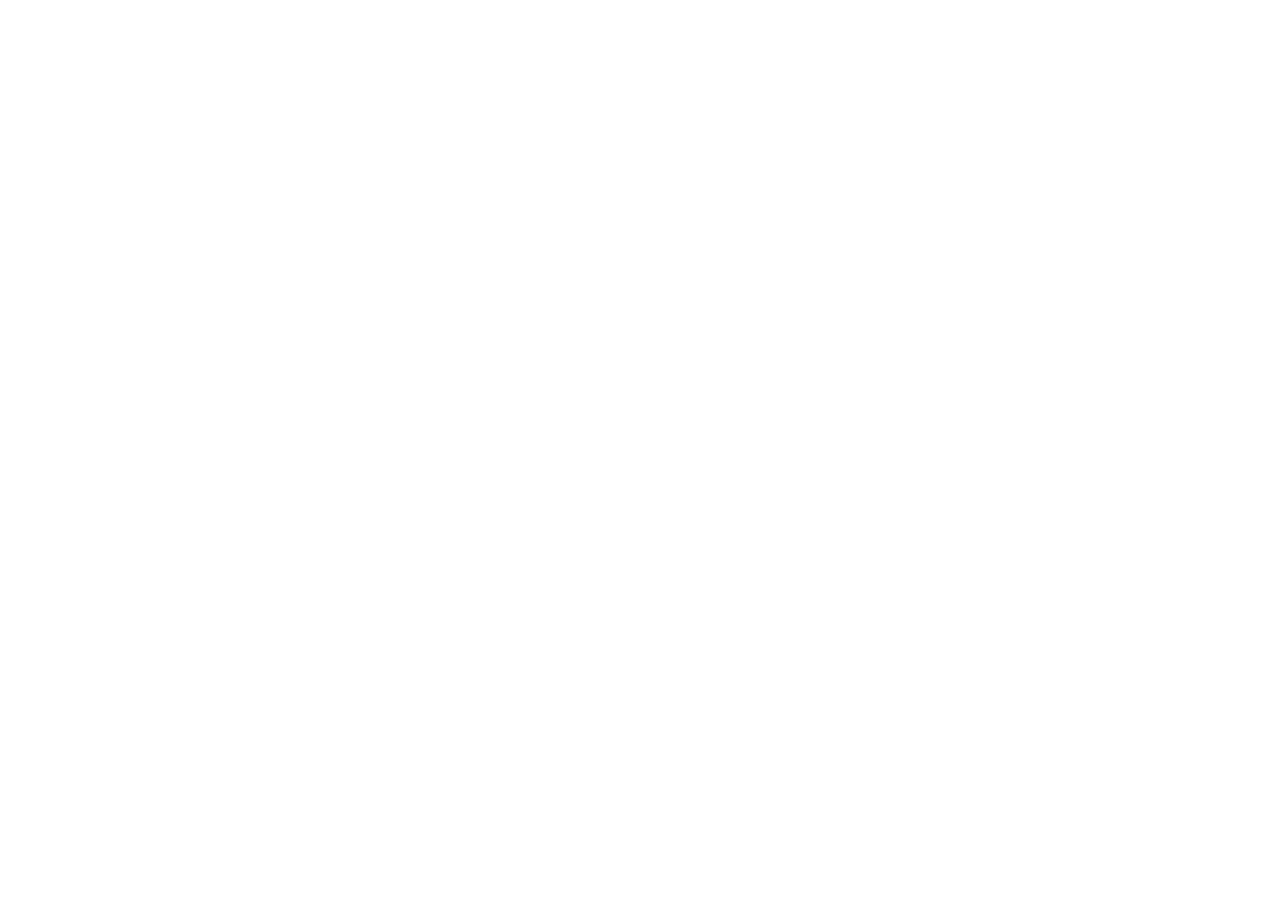
==== index.html @ bd4e2647 "update" ====
<!DOCTYPE html>
<html>
<head>
  <!--
    If you are serving your web app in a path other than the root, change the
    href value below to reflect the base path you are serving from.

    The path provided below has to start and end with a slash "/" in order for
    it to work correctly.

    For more details:
    * https://developer.mozilla.org/en-US/docs/Web/HTML/Element/base

    This is a placeholder for base href that will be replaced by the value of
    the `--base-href` argument provided to `flutter build`.
  -->
  <base href="/">

  <meta charset="UTF-8">
  <meta content="IE=Edge" http-equiv="X-UA-Compatible">
  <meta name="description" content="A new Flutter project.">

  <!-- iOS meta tags & icons -->
  <meta name="apple-mobile-web-app-capable" content="yes">
  <meta name="apple-mobile-web-app-status-bar-style" content="black">
  <meta name="apple-mobile-web-app-title" content="portfolio">
  <link rel="apple-touch-icon" href="icons/Icon-192.png">

  <!-- Favicon -->
  <link rel="icon" type="image/png" href="favicon.png"/>

  <title>portfolio</title>
  <link rel="manifest" href="manifest.json">
</head>
<body>
  <!-- This script installs service_worker.js to provide PWA functionality to
       application. For more information, see:
       https://developers.google.com/web/fundamentals/primers/service-workers -->
  <script>
    var serviceWorkerVersion = '1079365031';
    var scriptLoaded = false;
    function loadMainDartJs() {
      if (scriptLoaded) {
        return;
      }
      scriptLoaded = true;
      var scriptTag = document.createElement('script');
      scriptTag.src = 'main.dart.js';
      scriptTag.type = 'application/javascript';
      document.body.append(scriptTag);
    }

    if ('serviceWorker' in navigator) {
      // Service workers are supported. Use them.
      window.addEventListener('load', function () {
        // Wait for registration to finish before dropping the <script> tag.
        // Otherwise, the browser will load the script multiple times,
        // potentially different versions.
        var serviceWorkerUrl = 'flutter_service_worker.js?v=' + serviceWorkerVersion;
        navigator.serviceWorker.register(serviceWorkerUrl)
          .then((reg) => {
            function waitForActivation(serviceWorker) {
              serviceWorker.addEventListener('statechange', () => {
                if (serviceWorker.state == 'activated') {
                  console.log('Installed new service worker.');
                  loadMainDartJs();
                }
              });
            }
            if (!reg.active && (reg.installing || reg.waiting)) {
              // No active web worker and we have installed or are installing
              // one for the first time. Simply wait for it to activate.
              waitForActivation(reg.installing || reg.waiting);
            } else if (!reg.active.scriptURL.endsWith(serviceWorkerVersion)) {
              // When the app updates the serviceWorkerVersion changes, so we
              // need to ask the service worker to update.
              console.log('New service worker available.');
              reg.update();
              waitForActivation(reg.installing);
            } else {
              // Existing service worker is still good.
              console.log('Loading app from service worker.');
              loadMainDartJs();
            }
          });

        // If service worker doesn't succeed in a reasonable amount of time,
        // fallback to plaint <script> tag.
        setTimeout(() => {
          if (!scriptLoaded) {
            console.warn(
              'Failed to load app from service worker. Falling back to plain <script> tag.',
            );
            loadMainDartJs();
          }
        }, 4000);
      });
    } else {
      // Service workers not supported. Just drop the <script> tag.
      loadMainDartJs();
    }
  </script>
</body>
</html>
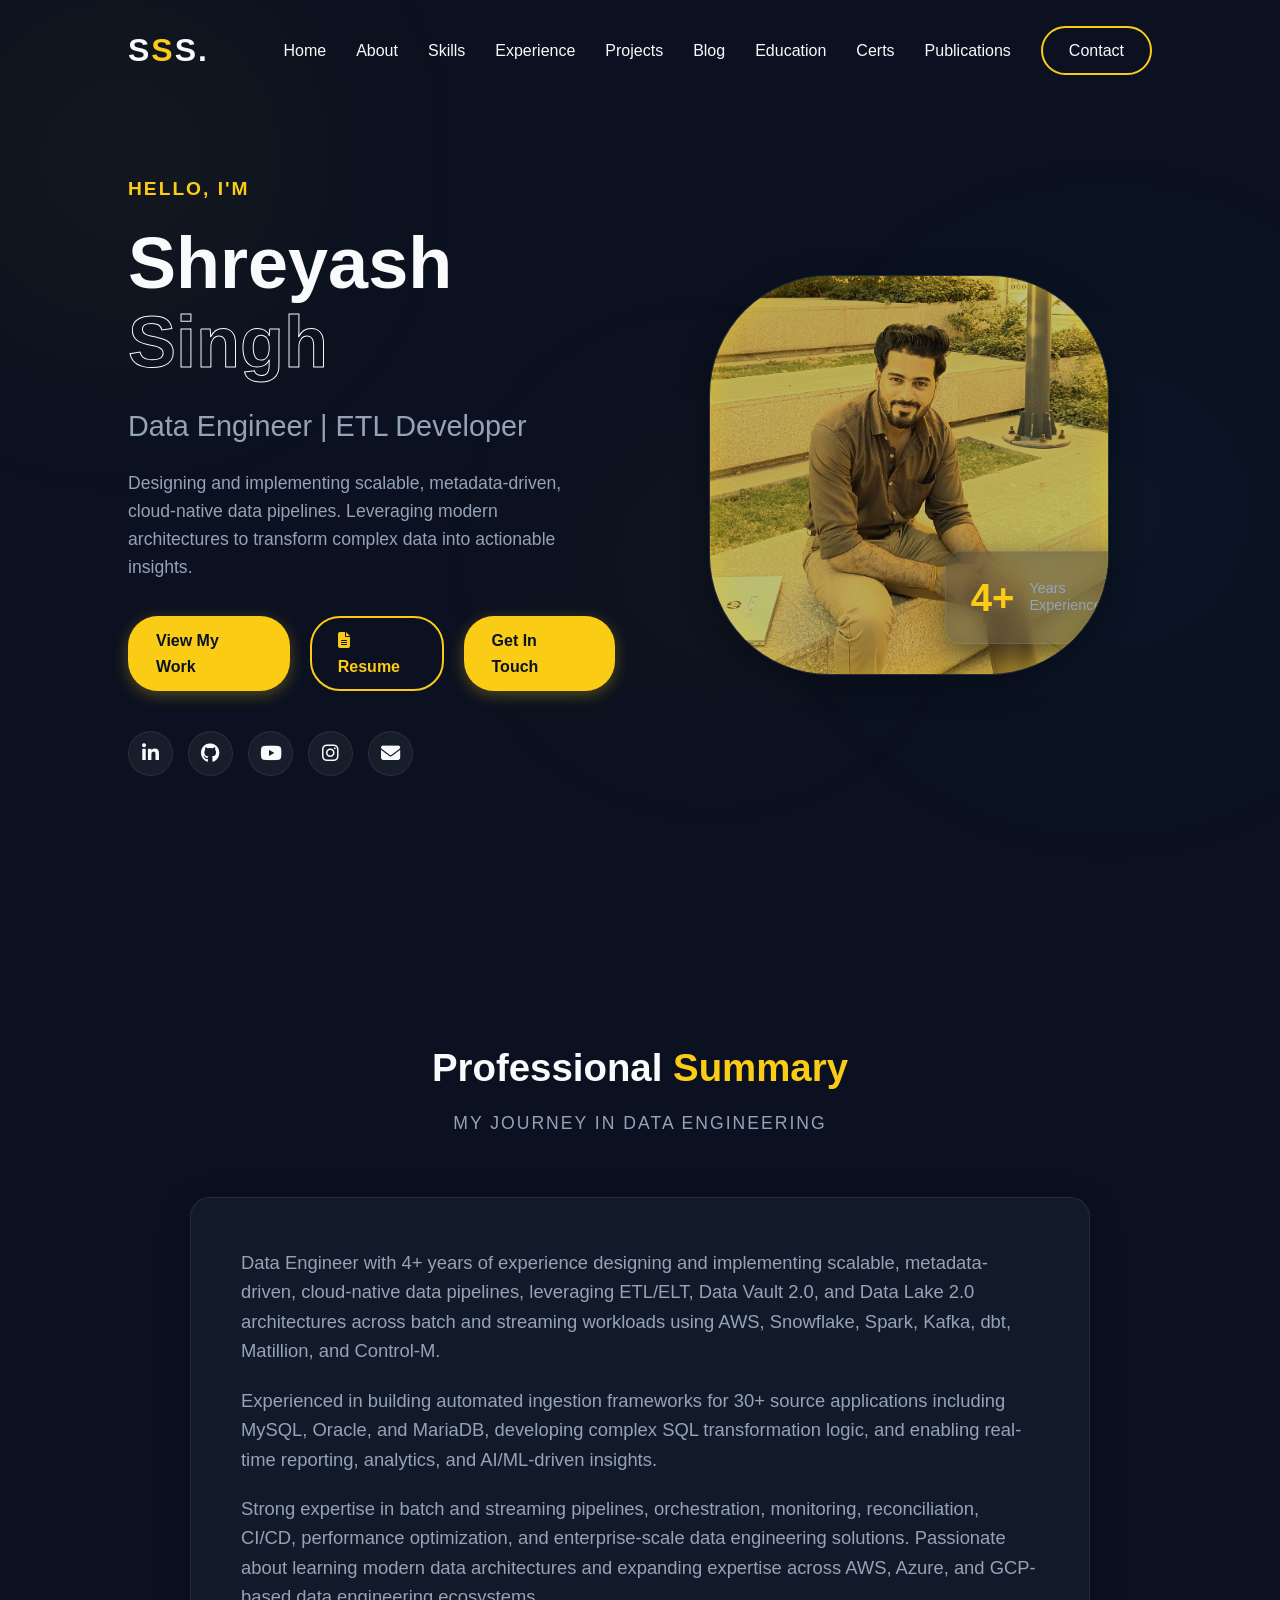
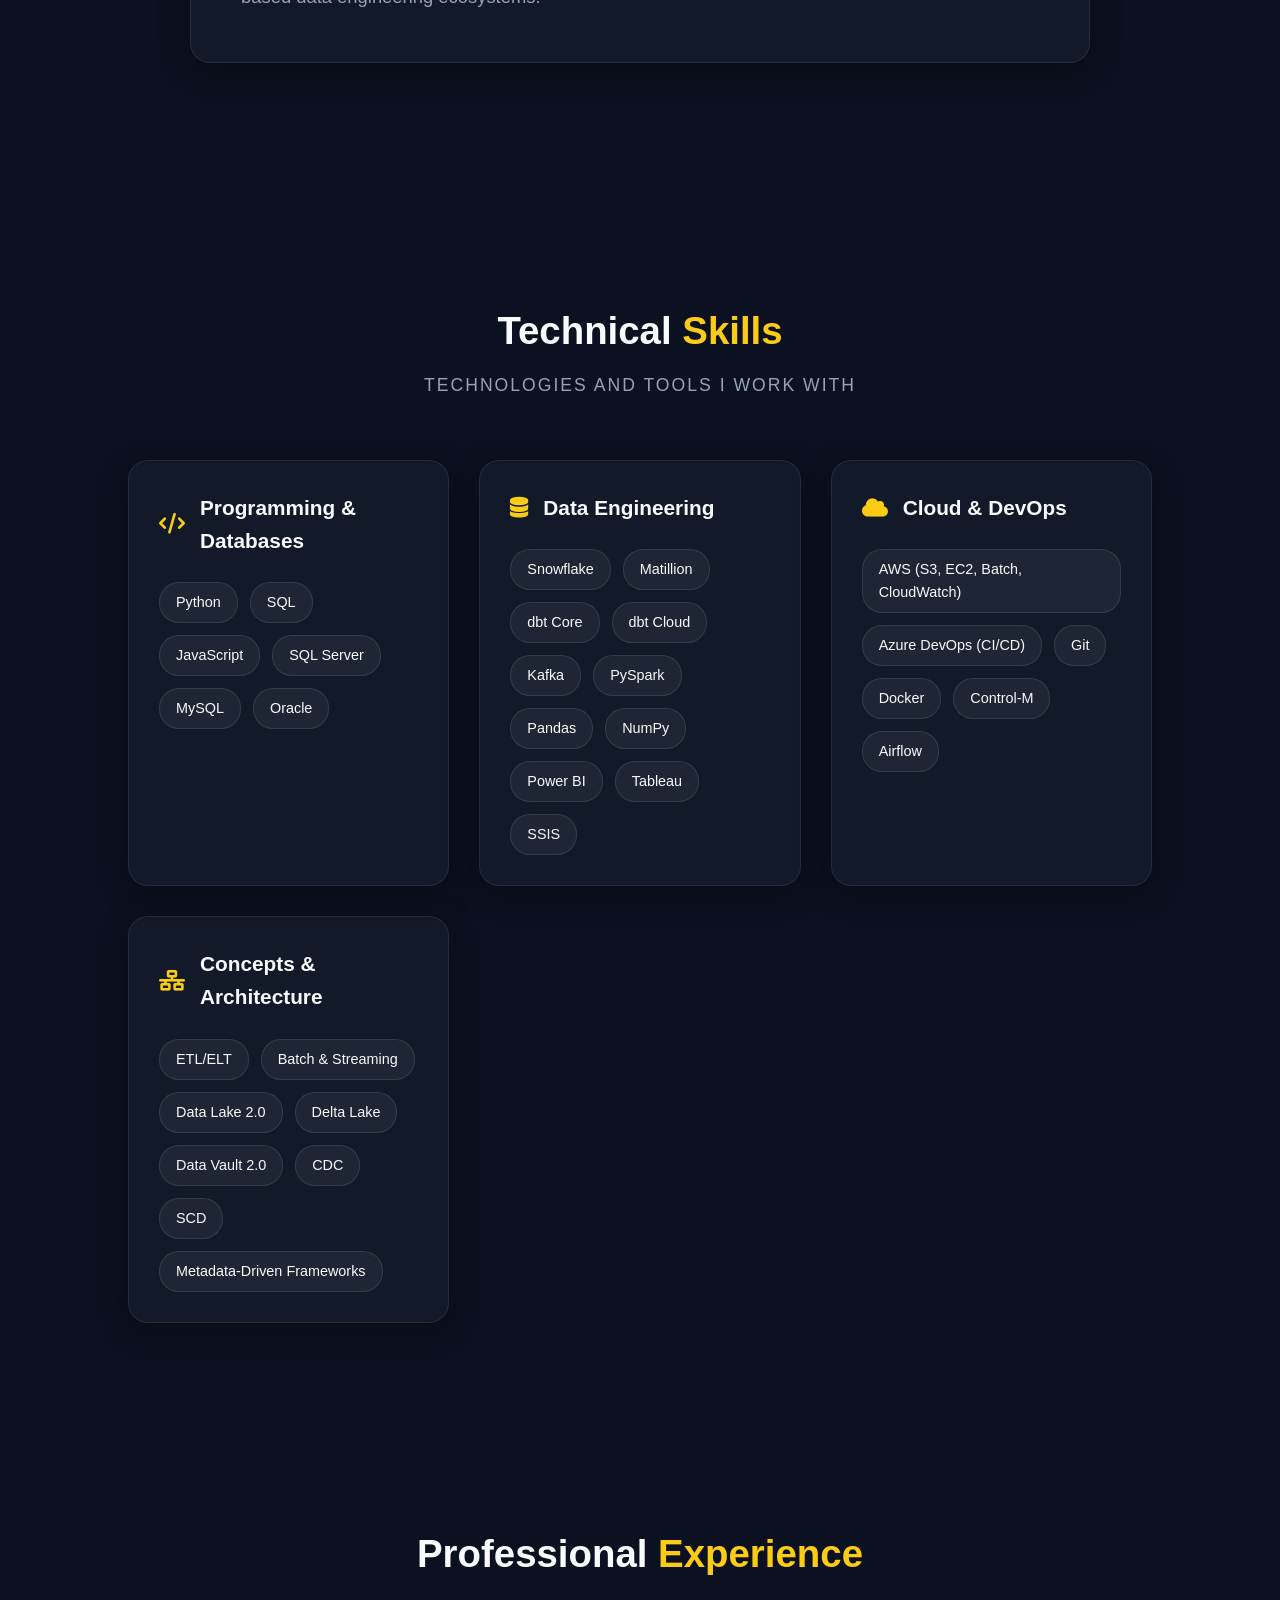
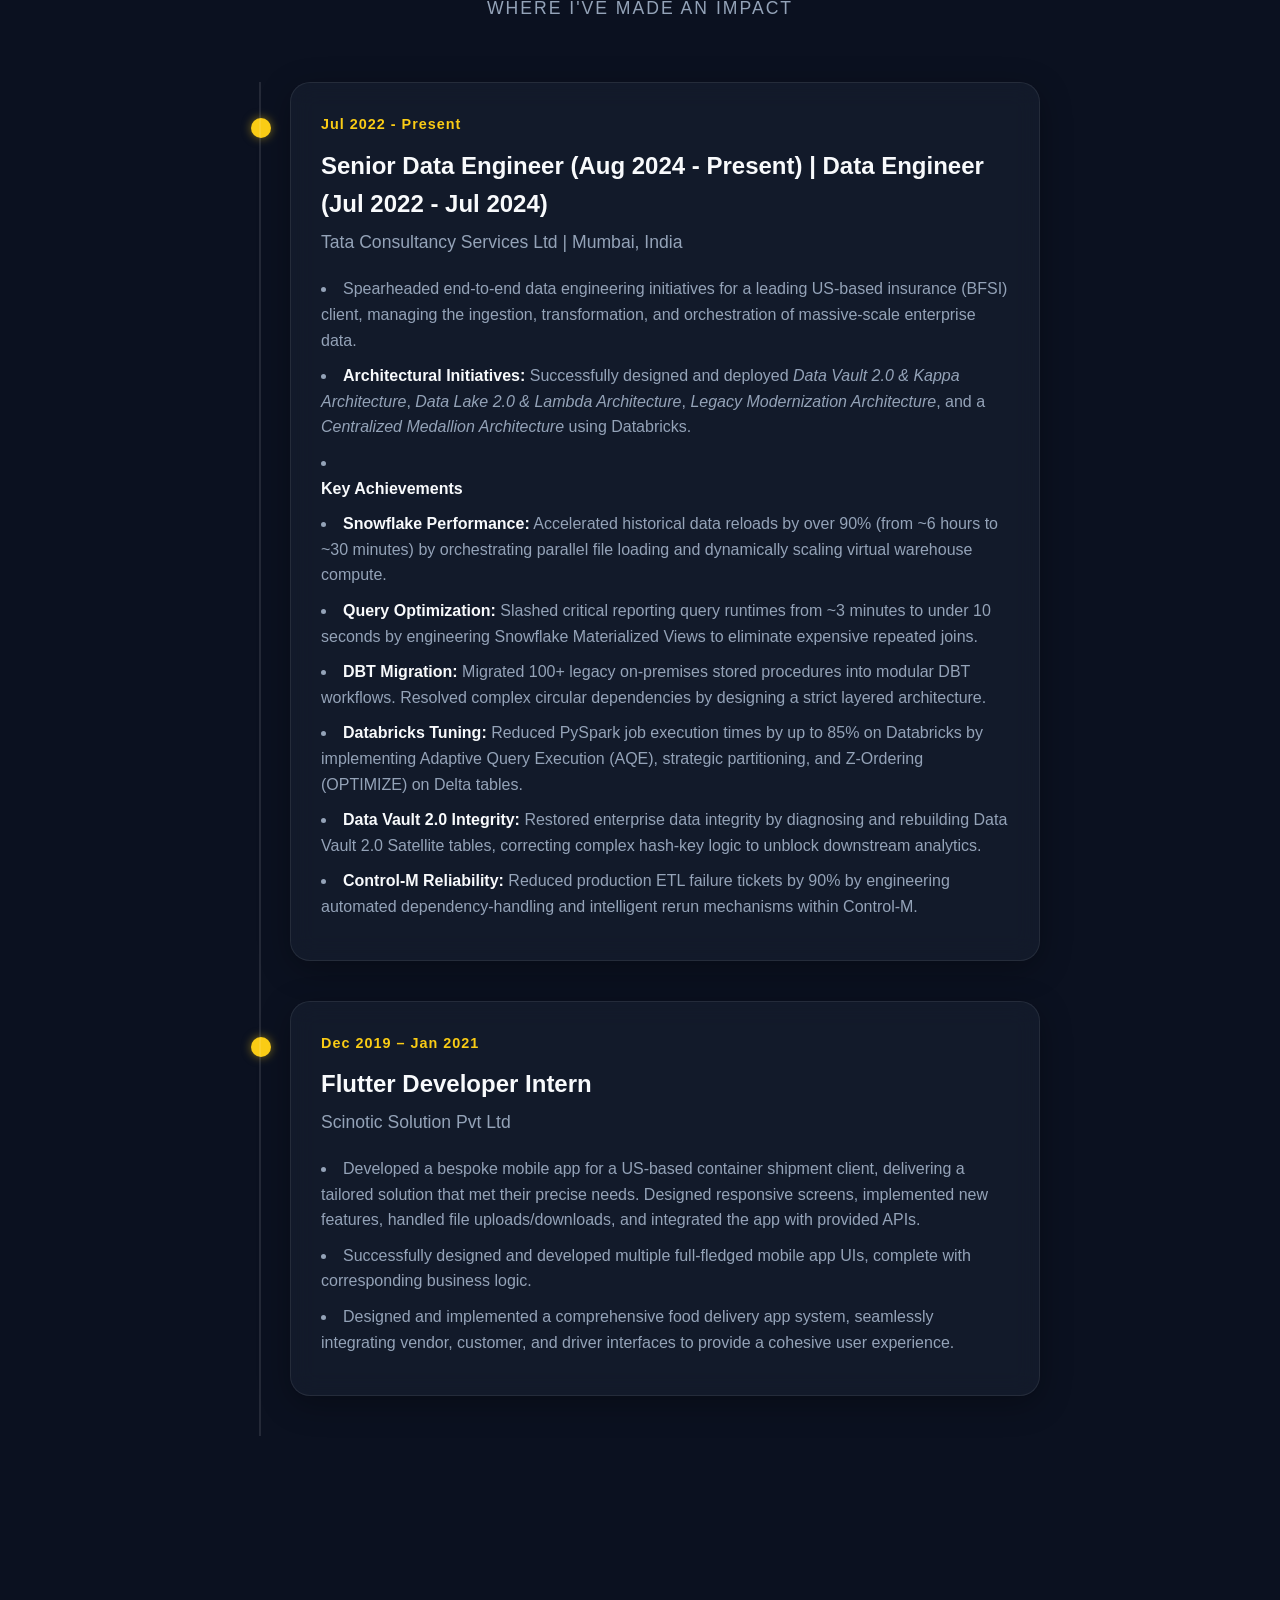
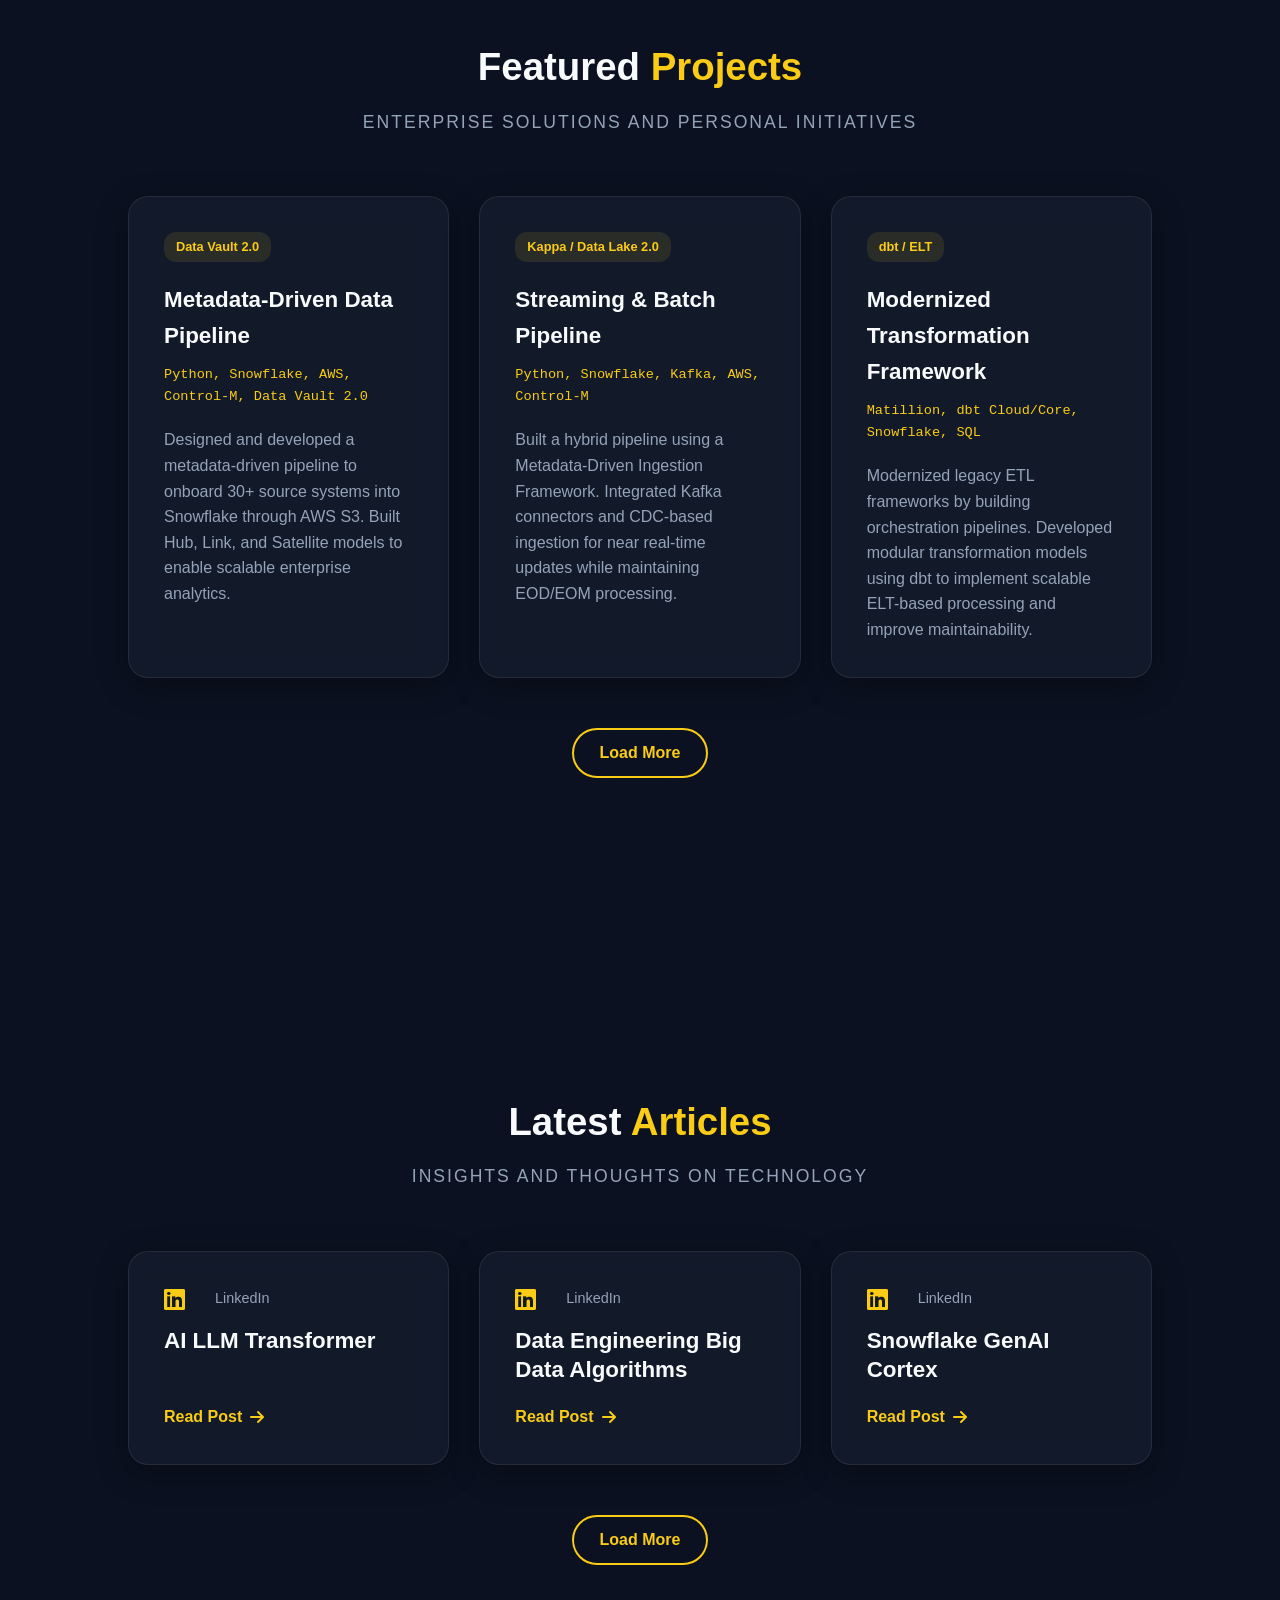
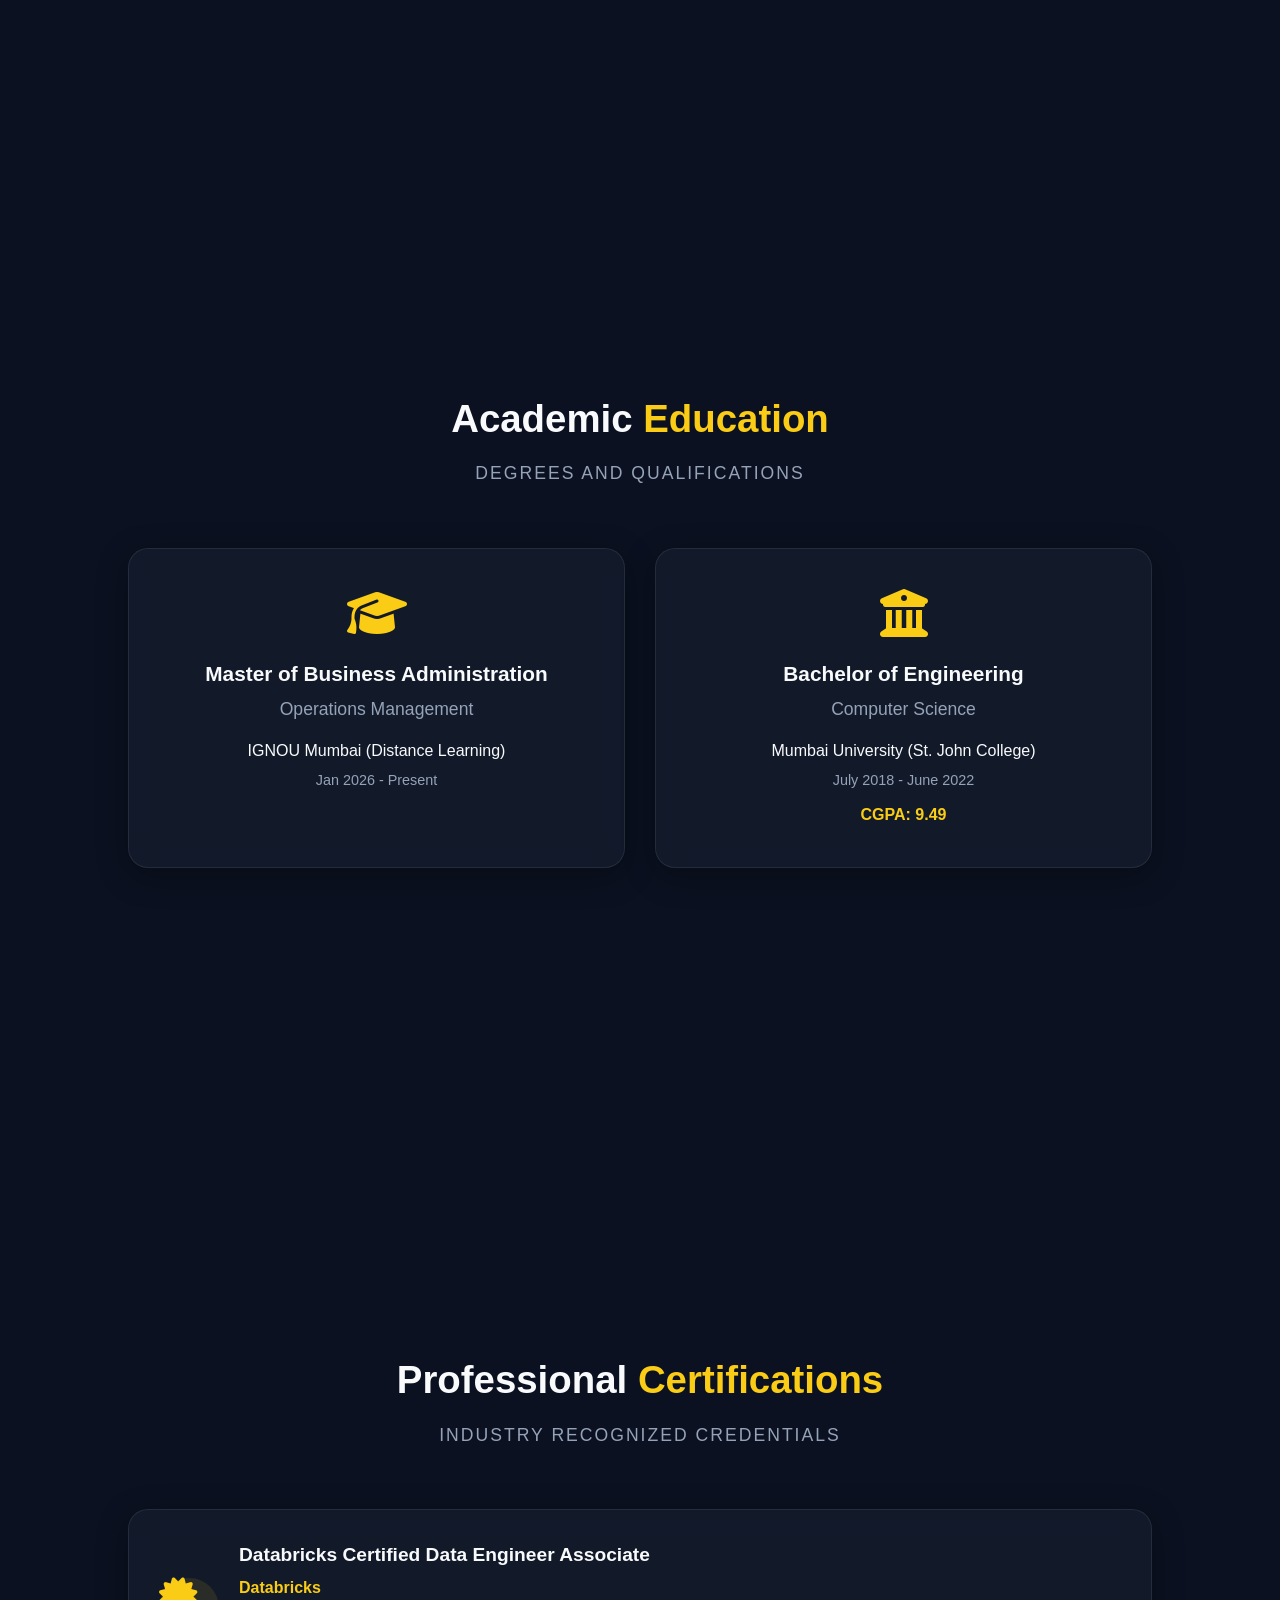
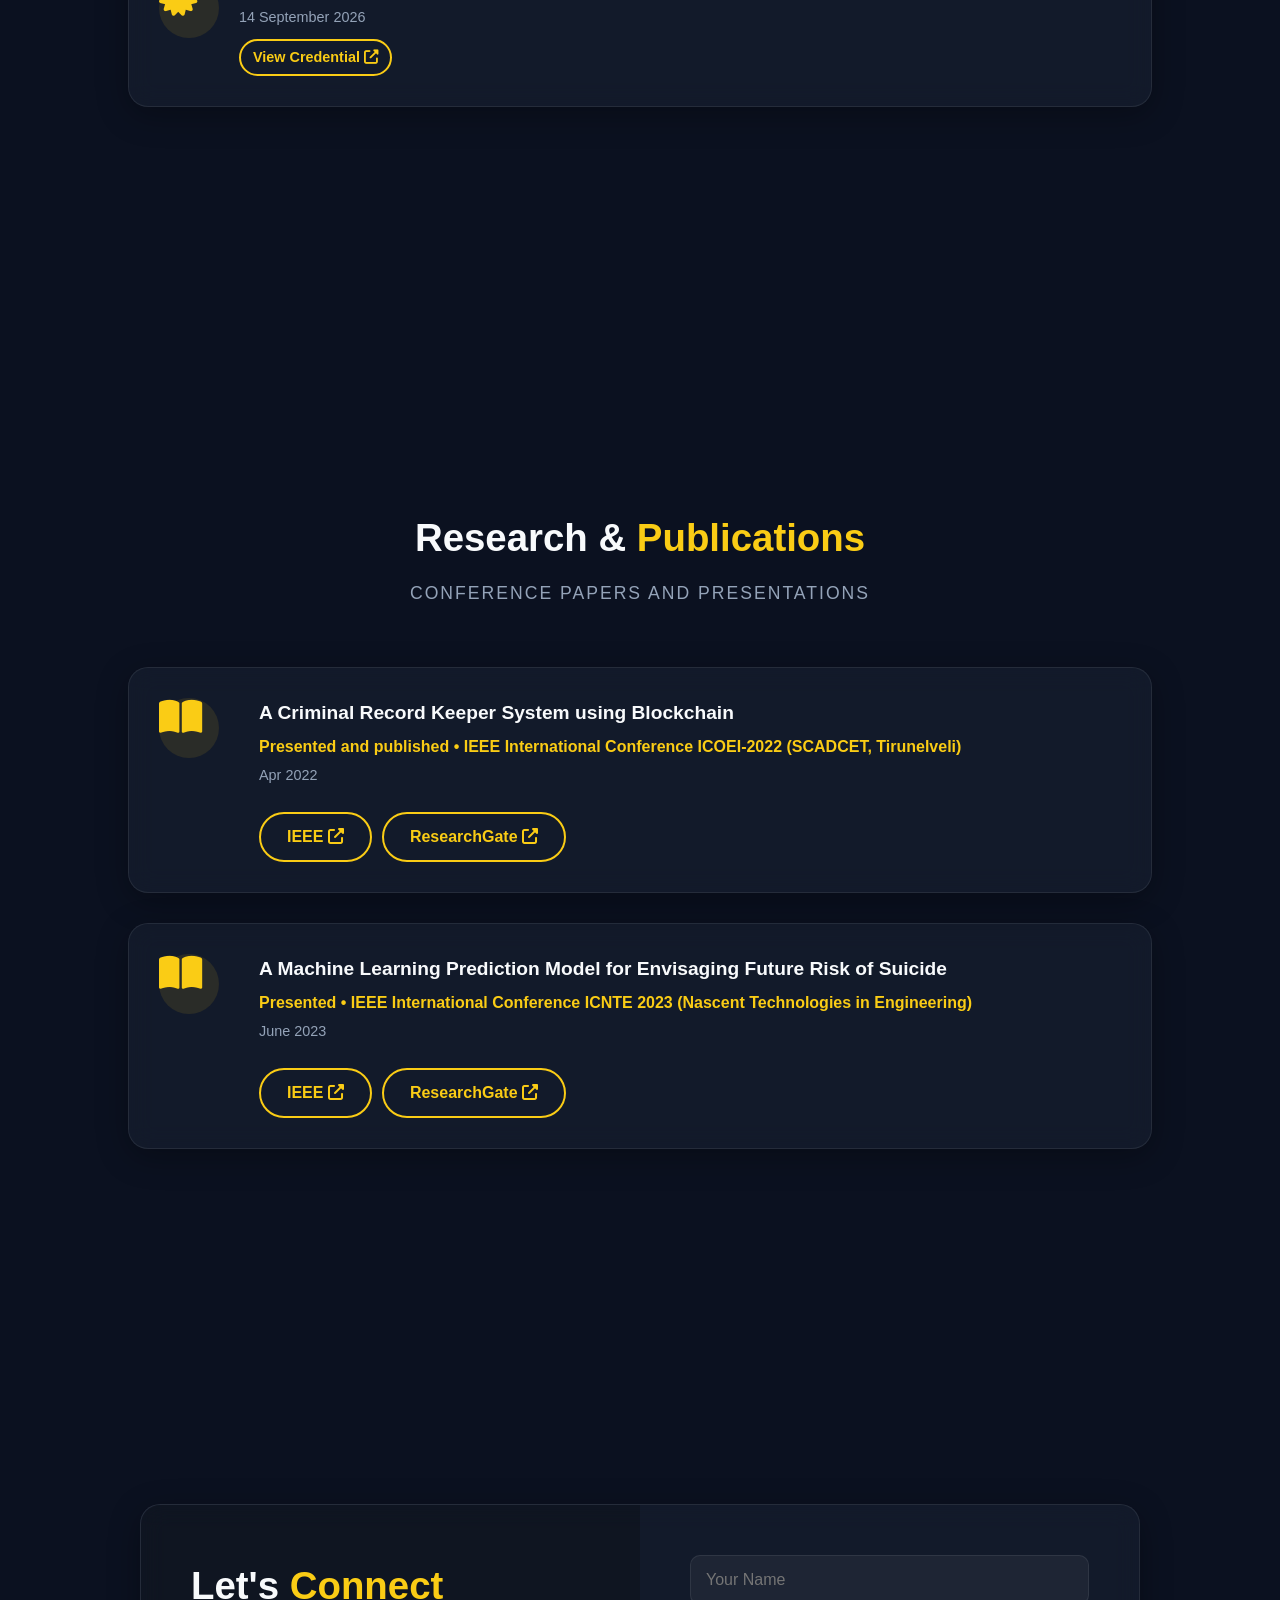
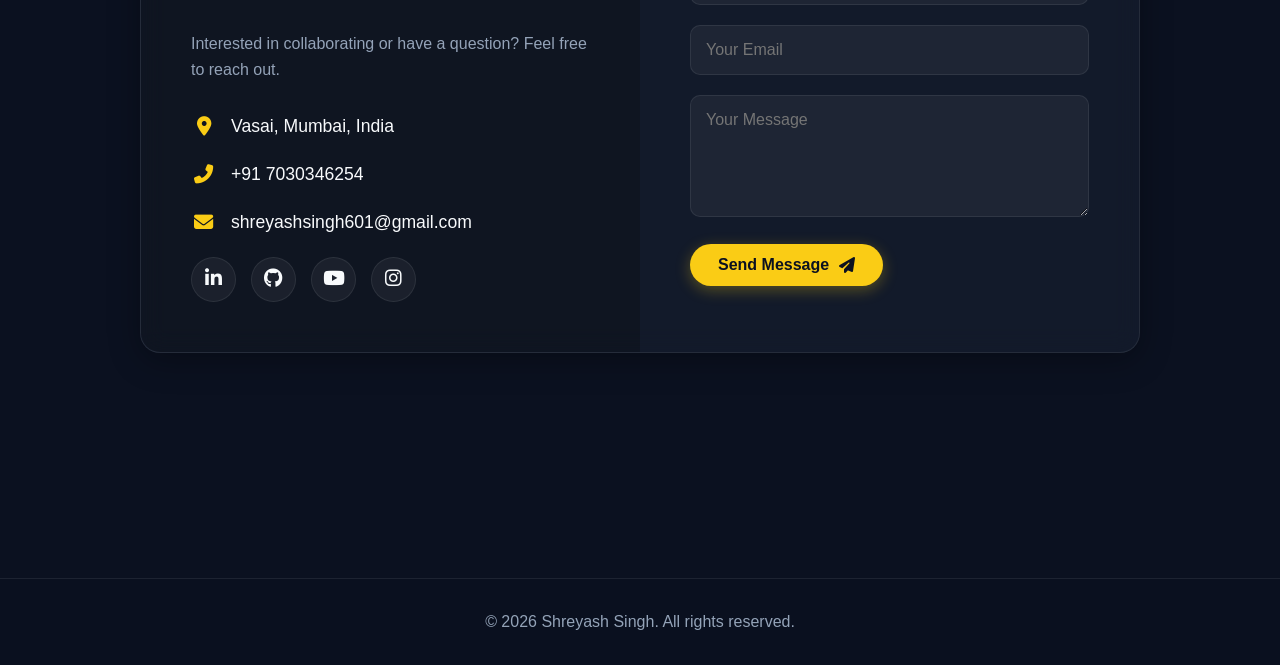
==== commit 3b35d1ca: "adding pages to parent" ====
--- a/index.html
+++ b/index.html
@@ -1,104 +1,196 @@
 <!DOCTYPE html>
-<html>
+<html lang="en">
 <head>
-  <!--
-    If you are serving your web app in a path other than the root, change the
-    href value below to reflect the base path you are serving from.
-
-    The path provided below has to start and end with a slash "/" in order for
-    it to work correctly.
-
-    For more details:
-    * https://developer.mozilla.org/en-US/docs/Web/HTML/Element/base
-
-    This is a placeholder for base href that will be replaced by the value of
-    the `--base-href` argument provided to `flutter build`.
-  -->
-  <base href="/">
-
-  <meta charset="UTF-8">
-  <meta content="IE=Edge" http-equiv="X-UA-Compatible">
-  <meta name="description" content="A new Flutter project.">
-
-  <!-- iOS meta tags & icons -->
-  <meta name="apple-mobile-web-app-capable" content="yes">
-  <meta name="apple-mobile-web-app-status-bar-style" content="black">
-  <meta name="apple-mobile-web-app-title" content="portfolio">
-  <link rel="apple-touch-icon" href="icons/Icon-192.png">
-
-  <!-- Favicon -->
-  <link rel="icon" type="image/png" href="favicon.png"/>
-
-  <title>portfolio</title>
-  <link rel="manifest" href="manifest.json">
+    <meta charset="UTF-8">
+    <meta http-equiv="Content-Security-Policy" content="default-src 'self'; script-src 'self' 'unsafe-inline'; style-src 'self' 'unsafe-inline' https://fonts.googleapis.com https://cdnjs.cloudflare.com; font-src 'self' https://fonts.gstatic.com https://cdnjs.cloudflare.com; img-src 'self' data:; connect-src 'self';">
+    <meta name="viewport" content="width=device-width, initial-scale=1.0">
+    <title id="page-title">Portfolio</title>
+    <meta name="description" id="meta-desc" content="Portfolio">
+    <link rel="stylesheet" href="style.css">
+    <link rel="preconnect" href="https://fonts.googleapis.com">
+    <link rel="preconnect" href="https://fonts.gstatic.com" crossorigin>
+    <link href="https://fonts.googleapis.com/css2?family=Outfit:wght@300;400;500;600;700;900&display=swap" rel="stylesheet">
+    <link rel="stylesheet" href="https://cdnjs.cloudflare.com/ajax/libs/font-awesome/6.4.0/css/all.min.css">
 </head>
 <body>
-  <!-- This script installs service_worker.js to provide PWA functionality to
-       application. For more information, see:
-       https://developers.google.com/web/fundamentals/primers/service-workers -->
-  <script>
-    var serviceWorkerVersion = '1079365031';
-    var scriptLoaded = false;
-    function loadMainDartJs() {
-      if (scriptLoaded) {
-        return;
-      }
-      scriptLoaded = true;
-      var scriptTag = document.createElement('script');
-      scriptTag.src = 'main.dart.js';
-      scriptTag.type = 'application/javascript';
-      document.body.append(scriptTag);
-    }
+    <!-- Background Elements for Glassmorphism -->
+    <div class="bg-shape shape-1"></div>
+    <div class="bg-shape shape-2"></div>
+    <div class="bg-shape shape-3"></div>
 
-    if ('serviceWorker' in navigator) {
-      // Service workers are supported. Use them.
-      window.addEventListener('load', function () {
-        // Wait for registration to finish before dropping the <script> tag.
-        // Otherwise, the browser will load the script multiple times,
-        // potentially different versions.
-        var serviceWorkerUrl = 'flutter_service_worker.js?v=' + serviceWorkerVersion;
-        navigator.serviceWorker.register(serviceWorkerUrl)
-          .then((reg) => {
-            function waitForActivation(serviceWorker) {
-              serviceWorker.addEventListener('statechange', () => {
-                if (serviceWorker.state == 'activated') {
-                  console.log('Installed new service worker.');
-                  loadMainDartJs();
-                }
-              });
-            }
-            if (!reg.active && (reg.installing || reg.waiting)) {
-              // No active web worker and we have installed or are installing
-              // one for the first time. Simply wait for it to activate.
-              waitForActivation(reg.installing || reg.waiting);
-            } else if (!reg.active.scriptURL.endsWith(serviceWorkerVersion)) {
-              // When the app updates the serviceWorkerVersion changes, so we
-              // need to ask the service worker to update.
-              console.log('New service worker available.');
-              reg.update();
-              waitForActivation(reg.installing);
-            } else {
-              // Existing service worker is still good.
-              console.log('Loading app from service worker.');
-              loadMainDartJs();
-            }
-          });
+    <header>
+        <nav class="navbar">
+            <div class="logo">S<span>S</span>S.</div>
+            <ul class="nav-links">
+                <li><a href="#home">Home</a></li>
+                <li><a href="#about">About</a></li>
+                <li><a href="#skills">Skills</a></li>
+                <li><a href="#experience">Experience</a></li>
+                <li><a href="#projects">Projects</a></li>
+                <li><a href="#blog">Blog</a></li>
+                <li><a href="#education">Education</a></li>
+                <li><a href="#certifications">Certs</a></li>
+                <li><a href="#publications">Publications</a></li>
+                <li><a href="#contact" class="btn-outline">Contact</a></li>
+            </ul>
+            <div class="hamburger">
+                <i class="fas fa-bars"></i>
+            </div>
+        </nav>
+    </header>
 
-        // If service worker doesn't succeed in a reasonable amount of time,
-        // fallback to plaint <script> tag.
-        setTimeout(() => {
-          if (!scriptLoaded) {
-            console.warn(
-              'Failed to load app from service worker. Falling back to plain <script> tag.',
-            );
-            loadMainDartJs();
-          }
-        }, 4000);
-      });
-    } else {
-      // Service workers not supported. Just drop the <script> tag.
-      loadMainDartJs();
-    }
-  </script>
+    <main>
+        <!-- Hero Section -->
+        <section id="home" class="hero">
+            <div class="hero-content">
+                <h3 class="subtitle">Hello, I'm</h3>
+                <h1 class="title" id="hero-name">Loading...</h1>
+                <h2 class="role" id="hero-role">Loading...</h2>
+                <p class="summary" id="hero-summary">
+                    Loading data...
+                </p>
+                <div class="hero-btns">
+                    <a href="#projects" class="btn-primary">View My Work</a>
+                    <a href="Shreyash_Singh_Resume.html" target="_blank" rel="noopener noreferrer" class="btn-outline"><i class="fas fa-file-alt"></i> Resume</a>
+                    <a href="#contact" class="btn-primary">Get In Touch</a>
+                </div>
+                <div class="social-links" id="hero-social">
+                    <!-- Populated by JS -->
+                </div>
+            </div>
+            <div class="hero-image">
+                <div class="image-wrapper glass-panel">
+                    <div class="stats-badge">
+                        <span class="stat-number" id="hero-exp-years">0+</span>
+                        <span class="stat-text">Years<br>Experience</span>
+                    </div>
+                    <img src="shreyash_photo.jpeg" class="profile-photo" alt="Shreyash Singh">
+                </div>
+            </div>
+        </section>
+
+        <!-- About Section -->
+        <section id="about" class="about section">
+            <div class="section-header">
+                <h2>Professional <span>Summary</span></h2>
+                <p>My journey in data engineering</p>
+            </div>
+            <div class="about-content glass-panel" id="about-container">
+                <!-- Populated by JS -->
+                <p style="text-align: center;">Loading data...</p>
+            </div>
+        </section>
+
+        <!-- Skills Section -->
+        <section id="skills" class="skills section">
+            <div class="section-header">
+                <h2>Technical <span>Skills</span></h2>
+                <p>Technologies and tools I work with</p>
+            </div>
+            <div class="skills-grid" id="skills-container">
+                <!-- Populated by JS -->
+            </div>
+        </section>
+
+        <!-- Experience Section -->
+        <section id="experience" class="experience section">
+            <div class="section-header">
+                <h2>Professional <span>Experience</span></h2>
+                <p>Where I've made an impact</p>
+            </div>
+            <div class="timeline" id="experience-container">
+                <!-- Populated by JS -->
+            </div>
+        </section>
+
+        <!-- Projects Section -->
+        <section id="projects" class="projects section">
+            <div class="section-header">
+                <h2>Featured <span>Projects</span></h2>
+                <p>Enterprise solutions and personal initiatives</p>
+            </div>
+            <div class="projects-grid" id="projects-container">
+                <!-- Populated by JS -->
+            </div>
+        </section>
+
+        <!-- Blog Section -->
+        <section id="blog" class="blog section">
+            <div class="section-header">
+                <h2>Latest <span>Articles</span></h2>
+                <p>Insights and thoughts on technology</p>
+            </div>
+            <div class="blog-grid" id="blog-container">
+                <!-- Populated by JS -->
+            </div>
+        </section>
+
+        <!-- Education Section -->
+        <section id="education" class="education section">
+            <div class="section-header">
+                <h2>Academic <span>Education</span></h2>
+                <p>Degrees and qualifications</p>
+            </div>
+            <div class="education-grid" id="education-container">
+                <!-- Populated by JS -->
+            </div>
+        </section>
+
+        <!-- Certifications Section -->
+        <section id="certifications" class="certifications section">
+            <div class="section-header">
+                <h2>Professional <span>Certifications</span></h2>
+                <p>Industry recognized credentials</p>
+            </div>
+            <div class="certifications-grid" id="certifications-container">
+                <!-- Populated by JS -->
+            </div>
+        </section>
+
+        <!-- Publications Section -->
+        <section id="publications" class="certifications section">
+            <div class="section-header">
+                <h2>Research & <span>Publications</span></h2>
+                <p>Conference papers and presentations</p>
+            </div>
+            <div class="certifications-grid" id="publications-container">
+                <!-- Populated by JS -->
+            </div>
+        </section>
+        <!-- Contact Section -->
+        <section id="contact" class="contact section">
+            <div class="contact-box glass-panel">
+                <div class="contact-info">
+                    <h2>Let's <span>Connect</span></h2>
+                    <p>Interested in collaborating or have a question? Feel free to reach out.</p>
+                    <ul id="contact-list">
+                        <!-- Populated by JS -->
+                    </ul>
+                    <div class="social-links mt-4" id="contact-social">
+                        <!-- Populated by JS -->
+                    </div>
+                </div>
+                <form class="contact-form" action="https://formspree.io/f/mbglrkjp" method="POST">
+                    <div class="form-group">
+                        <input type="text" name="name" placeholder="Your Name" required maxlength="100">
+                    </div>
+                    <div class="form-group">
+                        <input type="email" name="email" placeholder="Your Email" required maxlength="100">
+                    </div>
+                    <div class="form-group">
+                        <textarea name="message" rows="5" placeholder="Your Message" required maxlength="2000"></textarea>
+                    </div>
+                    <button type="submit" class="btn-primary">Send Message <i class="fas fa-paper-plane"></i></button>
+                </form>
+            </div>
+        </section>
+    </main>
+
+    <footer>
+        <p>&copy; <span id="year"></span> <span id="footer-name"></span>. All rights reserved.</p>
+    </footer>
+
+    <script src="data.js"></script>
+    <script src="script.js"></script>
 </body>
 </html>
--- a/style.css
+++ b/style.css
@@ -0,0 +1,1043 @@
+/* ===== CSS Variables for Theme ===== */
+:root {
+    /* Color Palette */
+    --bg-main: #0B1120;
+    --bg-secondary: #1E293B;
+    --accent-primary: #FACC15; /* Vibrant Yellow/Gold like in design examples */
+    --accent-secondary: #EAB308;
+    --text-primary: #F8FAFC;
+    --text-secondary: #94A3B8;
+    
+    /* Glassmorphism settings */
+    --glass-bg: rgba(30, 41, 59, 0.4);
+    --glass-border: rgba(255, 255, 255, 0.08);
+    --glass-shadow: 0 8px 32px 0 rgba(0, 0, 0, 0.3);
+    
+    /* Typography */
+    --font-main: 'Outfit', sans-serif;
+    
+    /* Transitions */
+    --transition-smooth: all 0.3s cubic-bezier(0.4, 0, 0.2, 1);
+}
+
+/* ===== Reset & Base Styles ===== */
+* {
+    margin: 0;
+    padding: 0;
+    box-sizing: border-box;
+}
+
+html {
+    scroll-behavior: smooth;
+    font-size: 16px;
+}
+
+body {
+    font-family: var(--font-main);
+    background-color: var(--bg-main);
+    color: var(--text-primary);
+    line-height: 1.6;
+    overflow-x: hidden;
+    position: relative;
+}
+
+/* Background Shapes for Glassmorphism Effect */
+.bg-shape {
+    position: fixed;
+    border-radius: 50%;
+    filter: blur(120px);
+    z-index: -1;
+    opacity: 0.5;
+    animation: float 20s infinite alternate;
+}
+
+.shape-1 {
+    width: 500px;
+    height: 500px;
+    background: radial-gradient(circle, rgba(250,204,21,0.15) 0%, rgba(11,17,32,0) 70%);
+    top: -10%;
+    left: -10%;
+}
+
+.shape-2 {
+    width: 600px;
+    height: 600px;
+    background: radial-gradient(circle, rgba(56,189,248,0.1) 0%, rgba(11,17,32,0) 70%);
+    bottom: 10%;
+    right: -10%;
+    animation-delay: -5s;
+}
+
+.shape-3 {
+    width: 400px;
+    height: 400px;
+    background: radial-gradient(circle, rgba(250,204,21,0.1) 0%, rgba(11,17,32,0) 70%);
+    top: 40%;
+    left: 40%;
+    animation-delay: -10s;
+}
+
+@keyframes float {
+    0% { transform: translate(0, 0); }
+    100% { transform: translate(50px, 50px); }
+}
+
+/* ===== Reusable Components ===== */
+.glass-panel {
+    background: var(--glass-bg);
+    backdrop-filter: blur(12px);
+    -webkit-backdrop-filter: blur(12px);
+    border: 1px solid var(--glass-border);
+    border-radius: 20px;
+    box-shadow: var(--glass-shadow);
+}
+
+.section {
+    padding: 100px 10%;
+    min-height: 100vh;
+    display: flex;
+    flex-direction: column;
+    justify-content: center;
+}
+
+.section-header {
+    margin-bottom: 60px;
+    text-align: center;
+}
+
+.section-header h2 {
+    font-size: clamp(1.8rem, 3vw, 2.5rem);
+    font-weight: 700;
+    margin-bottom: 10px;
+}
+
+.section-header h2 span {
+    color: var(--accent-primary);
+}
+
+.section-header p {
+    color: var(--text-secondary);
+    font-size: 1.1rem;
+    text-transform: uppercase;
+    letter-spacing: 2px;
+}
+
+/* Buttons */
+.btn-primary, .btn-secondary, .btn-outline {
+    display: inline-block;
+    padding: 12px 28px;
+    border-radius: 30px;
+    font-weight: 600;
+    text-decoration: none;
+    transition: var(--transition-smooth);
+    cursor: pointer;
+    border: none;
+    font-family: var(--font-main);
+    font-size: 1rem;
+}
+
+.btn-primary {
+    background: var(--accent-primary);
+    color: var(--bg-main);
+    box-shadow: 0 4px 15px rgba(250, 204, 21, 0.3);
+}
+
+.btn-primary:hover {
+    background: var(--accent-secondary);
+    transform: translateY(-3px);
+    box-shadow: 0 8px 25px rgba(250, 204, 21, 0.4);
+}
+
+.btn-secondary {
+    background: rgba(255, 255, 255, 0.1);
+    color: var(--text-primary);
+    backdrop-filter: blur(5px);
+}
+
+.btn-secondary:hover {
+    background: rgba(255, 255, 255, 0.2);
+    transform: translateY(-3px);
+}
+
+.btn-outline {
+    border: 2px solid var(--accent-primary);
+    color: var(--accent-primary);
+    background: transparent;
+    padding: 10px 26px;
+}
+
+.btn-outline:hover {
+    background: var(--accent-primary);
+    color: var(--bg-main);
+}
+
+/* ===== Navbar ===== */
+header {
+    position: fixed;
+    top: 0;
+    left: 0;
+    width: 100%;
+    z-index: 1000;
+    transition: var(--transition-smooth);
+}
+
+header.scrolled {
+    background: rgba(11, 17, 32, 0.8);
+    backdrop-filter: blur(15px);
+    box-shadow: 0 4px 30px rgba(0, 0, 0, 0.1);
+    padding: 10px 0;
+}
+
+.navbar {
+    display: flex;
+    justify-content: space-between;
+    align-items: center;
+    padding: 25px 10%;
+    transition: var(--transition-smooth);
+}
+
+header.scrolled .navbar {
+    padding: 15px 10%;
+}
+
+.logo {
+    font-size: 2rem;
+    font-weight: 900;
+    letter-spacing: 2px;
+}
+
+.logo span {
+    color: var(--accent-primary);
+}
+
+.nav-links {
+    display: flex;
+    list-style: none;
+    align-items: center;
+    gap: 30px;
+}
+
+.nav-links a {
+    color: var(--text-primary);
+    text-decoration: none;
+    font-weight: 500;
+    transition: var(--transition-smooth);
+    position: relative;
+}
+
+.nav-links a:not(.btn-outline):hover {
+    color: var(--accent-primary);
+}
+
+.nav-links a:not(.btn-outline)::after {
+    content: '';
+    position: absolute;
+    width: 0;
+    height: 2px;
+    bottom: -5px;
+    left: 0;
+    background-color: var(--accent-primary);
+    transition: var(--transition-smooth);
+}
+
+.nav-links a:not(.btn-outline):hover::after {
+    width: 100%;
+}
+
+.hamburger {
+    display: none;
+    font-size: clamp(1.2rem, 2.5vw, 1.5rem);
+    cursor: pointer;
+    color: var(--text-primary);
+}
+
+/* ===== Hero Section ===== */
+.hero {
+    display: grid;
+    grid-template-columns: 1fr 1fr;
+    align-items: center;
+    gap: 50px;
+    padding: 150px 10% 100px;
+    min-height: 100vh;
+}
+
+.hero-content {
+    display: flex;
+    flex-direction: column;
+    gap: 20px;
+}
+
+.subtitle {
+    color: var(--accent-primary);
+    font-size: 1.2rem;
+    letter-spacing: 2px;
+    text-transform: uppercase;
+}
+
+.title {
+    font-size: 4.5rem;
+    line-height: 1.1;
+    font-weight: 700;
+}
+
+.title span {
+    color: transparent;
+    -webkit-text-stroke: 1px var(--text-primary);
+}
+
+.role {
+    font-size: 1.8rem;
+    color: var(--text-secondary);
+    font-weight: 400;
+}
+
+.summary {
+    font-size: 1.1rem;
+    color: var(--text-secondary);
+    margin-bottom: 15px;
+    max-width: 90%;
+}
+
+.hero-btns {
+    display: flex;
+    gap: 20px;
+    margin-bottom: 20px;
+}
+
+.social-links {
+    display: flex;
+    gap: 15px;
+}
+
+.social-links a {
+    display: flex;
+    align-items: center;
+    justify-content: center;
+    width: 45px;
+    height: 45px;
+    border-radius: 50%;
+    background: rgba(255, 255, 255, 0.05);
+    color: var(--text-primary);
+    text-decoration: none;
+    font-size: 1.2rem;
+    transition: var(--transition-smooth);
+    border: 1px solid var(--glass-border);
+}
+
+.social-links a:hover {
+    background: var(--accent-primary);
+    color: var(--bg-main);
+    transform: translateY(-3px);
+}
+
+.hero-image {
+    position: relative;
+    display: flex;
+    justify-content: center;
+    align-items: center;
+}
+
+.image-wrapper {
+    width: clamp(250px, 35vw, 400px);
+    height: auto;
+    aspect-ratio: 1;
+    border-radius: 30%;
+    position: relative;
+    display: flex;
+    justify-content: center;
+    align-items: center;
+    overflow: hidden;
+}
+
+@keyframes morph {
+    0% { border-radius: 40% 60% 70% 30% / 40% 50% 60% 50%; }
+    34% { border-radius: 70% 30% 50% 50% / 30% 30% 70% 70%; }
+    67% { border-radius: 100% 60% 60% 100% / 100% 100% 60% 60%; }
+    100% { border-radius: 40% 60% 70% 30% / 40% 50% 60% 50%; }
+}
+
+.profile-photo {
+    width: 100%;
+    height: 100%;
+    object-fit: cover;
+    opacity: 0.8;
+    transition: all 0.5s ease;
+    /* Yellow Theme Tint using filters */
+    filter: sepia(80%) hue-rotate(5deg) saturate(250%) contrast(1.1) brightness(0.9);
+}
+
+.image-wrapper::before {
+    content: '';
+    position: absolute;
+    inset: 0;
+    border-radius: 30%;
+    box-shadow: inset 0 0 30px rgba(250, 204, 21, 0.4); /* Yellow glow */
+    z-index: 10;
+    pointer-events: none;
+}
+
+.image-wrapper:hover .profile-photo {
+    transform: scale(1.05);
+    opacity: 1;
+    /* Restore full color on hover */
+    filter: sepia(0%) hue-rotate(0deg) saturate(100%) contrast(1.05) brightness(1.05);
+}
+
+.stats-badge {
+    position: absolute;
+    bottom: 30px;
+    right: -20px;
+    background: var(--glass-bg);
+    backdrop-filter: blur(10px);
+    border: 1px solid var(--glass-border);
+    padding: 15px 25px;
+    border-radius: 15px;
+    display: flex;
+    align-items: center;
+    gap: 15px;
+    box-shadow: 0 10px 30px rgba(0,0,0,0.5);
+    z-index: 10;
+}
+
+.stat-number {
+    font-size: clamp(1.8rem, 3vw, 2.5rem);
+    font-weight: 700;
+    color: var(--accent-primary);
+}
+
+.stat-text {
+    font-size: 0.9rem;
+    line-height: 1.2;
+    color: var(--text-secondary);
+}
+
+/* ===== About Section ===== */
+.about-content {
+    padding: 50px;
+    max-width: 900px;
+    margin: 0 auto;
+}
+
+.about-content p {
+    margin-bottom: 20px;
+    font-size: 1.15rem;
+    color: var(--text-secondary);
+}
+
+.about-content p:last-child {
+    margin-bottom: 0;
+}
+
+/* ===== Skills Section ===== */
+.skills-grid {
+    display: grid;
+    grid-template-columns: repeat(auto-fit, minmax(280px, 1fr));
+    gap: 30px;
+}
+
+.skill-category {
+    padding: 30px;
+    transition: var(--transition-smooth);
+}
+
+.skill-category:hover {
+    transform: translateY(-5px);
+    border-color: rgba(250, 204, 21, 0.3);
+}
+
+.skill-category h3 {
+    display: flex;
+    align-items: center;
+    gap: 15px;
+    margin-bottom: 25px;
+    font-size: 1.3rem;
+    color: var(--text-primary);
+}
+
+.skill-category h3 i {
+    color: var(--accent-primary);
+}
+
+.tags {
+    display: flex;
+    flex-wrap: wrap;
+    gap: 12px;
+}
+
+.tags span {
+    background: rgba(255, 255, 255, 0.05);
+    padding: 8px 16px;
+    border-radius: 20px;
+    font-size: 0.9rem;
+    border: 1px solid rgba(255, 255, 255, 0.1);
+    transition: var(--transition-smooth);
+}
+
+.tags span:hover {
+    background: rgba(250, 204, 21, 0.1);
+    border-color: var(--accent-primary);
+    color: var(--accent-primary);
+}
+
+/* ===== Experience Timeline ===== */
+.timeline {
+    position: relative;
+    max-width: 800px;
+    margin: 0 auto;
+}
+
+.timeline::after {
+    content: '';
+    position: absolute;
+    width: 2px;
+    background: rgba(255, 255, 255, 0.1);
+    top: 0;
+    bottom: 0;
+    left: 20px;
+    margin-left: -1px;
+}
+
+.timeline-item {
+    padding: 30px;
+    position: relative;
+    margin-left: 50px;
+    margin-bottom: 40px;
+}
+
+.timeline-dot {
+    position: absolute;
+    width: 20px;
+    height: 20px;
+    background: var(--accent-primary);
+    border-radius: 50%;
+    left: -40px;
+    top: 35px;
+    z-index: 1;
+    box-shadow: 0 0 10px rgba(250, 204, 21, 0.5);
+}
+
+.timeline-date {
+    font-size: 0.9rem;
+    color: var(--accent-primary);
+    font-weight: 600;
+    margin-bottom: 10px;
+    letter-spacing: 1px;
+}
+
+.timeline-content h3 {
+    font-size: clamp(1.2rem, 2.5vw, 1.5rem);
+    margin-bottom: 5px;
+}
+
+.timeline-content h4 {
+    font-size: 1.1rem;
+    color: var(--text-secondary);
+    font-weight: 400;
+    margin-bottom: 20px;
+}
+
+.timeline-content ul {
+    list-style-position: inside;
+    color: var(--text-secondary);
+}
+
+.timeline-content li {
+    margin-bottom: 10px;
+}
+
+.timeline-content li strong {
+    color: var(--text-primary);
+}
+
+/* ===== Projects Section ===== */
+.projects-grid {
+    display: grid;
+    grid-template-columns: repeat(auto-fit, minmax(320px, 1fr));
+    gap: 30px;
+}
+
+.project-card {
+    padding: 35px;
+    transition: var(--transition-smooth);
+    position: relative;
+    overflow: hidden;
+    display: flex;
+    flex-direction: column;
+}
+
+.project-card:hover {
+    transform: translateY(-10px);
+    border-color: rgba(250, 204, 21, 0.3);
+    box-shadow: 0 15px 40px rgba(0, 0, 0, 0.4);
+}
+
+.project-card::before {
+    content: '';
+    position: absolute;
+    top: 0;
+    left: 0;
+    width: 100%;
+    height: 4px;
+    background: var(--accent-primary);
+    transform: scaleX(0);
+    transform-origin: left;
+    transition: transform 0.4s ease;
+}
+
+.project-card:hover::before {
+    transform: scaleX(1);
+}
+
+.project-tag {
+    background: rgba(250, 204, 21, 0.1);
+    color: var(--accent-primary);
+    padding: 5px 12px;
+    border-radius: 12px;
+    font-size: 0.8rem;
+    font-weight: 600;
+    display: inline-block;
+    align-self: flex-start;
+    margin-bottom: 20px;
+}
+
+.project-card h3 {
+    font-size: 1.4rem;
+    margin-bottom: 10px;
+}
+
+.tech-stack {
+    font-size: 0.85rem;
+    color: var(--accent-primary);
+    margin-bottom: 20px;
+    font-family: monospace;
+}
+
+.project-card p:last-child {
+    color: var(--text-secondary);
+    font-size: 1rem;
+}
+
+.video-btn {
+    color: #ef4444; /* YouTube red */
+    font-size: 1.2rem;
+    transition: var(--transition-smooth);
+    background: rgba(255, 255, 255, 0.05);
+    width: 35px;
+    height: 35px;
+    display: flex;
+    align-items: center;
+    justify-content: center;
+    border-radius: 50%;
+    text-decoration: none;
+    border: 1px solid var(--glass-border);
+    margin-bottom: 20px;
+}
+
+.video-btn:hover {
+    background: #ef4444;
+    color: white;
+    transform: translateY(-3px);
+    box-shadow: 0 5px 15px rgba(239, 68, 68, 0.4);
+}
+
+/* ===== Blog Section (Carousel) ===== */
+.blog-grid {
+    display: grid;
+    grid-template-columns: repeat(auto-fit, minmax(min(100%, 300px), 1fr));
+    gap: 30px;
+}
+
+/* Custom Scrollbar for Carousel */
+.blog-grid::-webkit-scrollbar {
+    height: 8px;
+}
+.blog-grid::-webkit-scrollbar-track {
+    background: rgba(255, 255, 255, 0.05);
+    border-radius: 10px;
+}
+.blog-grid::-webkit-scrollbar-thumb {
+    background: var(--accent-primary);
+    border-radius: 10px;
+}
+
+.blog-card {
+    scroll-snap-align: start;
+    padding: 35px;
+    transition: var(--transition-smooth);
+    display: flex;
+    flex-direction: column;
+}
+
+.blog-card:hover {
+    transform: translateY(-10px);
+    border-color: rgba(250, 204, 21, 0.3);
+    box-shadow: 0 15px 40px rgba(0, 0, 0, 0.4);
+}
+
+.blog-meta {
+    display: flex;
+    gap: 15px;
+    margin-bottom: 15px;
+    font-size: 0.85rem;
+    color: var(--accent-primary);
+}
+
+.blog-meta i {
+    margin-right: 5px;
+}
+
+.blog-card h3 {
+    font-size: 1.4rem;
+    margin-bottom: 15px;
+    line-height: 1.3;
+}
+
+.blog-card p {
+    color: var(--text-secondary);
+    margin-bottom: 25px;
+    flex-grow: 1;
+}
+
+.read-more {
+    color: var(--accent-primary);
+    text-decoration: none;
+    font-weight: 600;
+    display: inline-flex;
+    align-items: center;
+    gap: 8px;
+    transition: var(--transition-smooth);
+    align-self: flex-start;
+}
+
+.read-more:hover {
+    gap: 12px;
+    color: var(--text-primary);
+}
+
+/* ===== Education Section ===== */
+.education-grid {
+    display: grid;
+    grid-template-columns: repeat(auto-fit, minmax(min(100%, 300px), 1fr));
+    gap: 30px;
+}
+
+.edu-card {
+    padding: 40px;
+    text-align: center;
+    transition: var(--transition-smooth);
+}
+
+.edu-card:hover {
+    transform: translateY(-5px);
+}
+
+.edu-icon {
+    font-size: clamp(2rem, 4vw, 3rem);
+    color: var(--accent-primary);
+    margin-bottom: 20px;
+}
+
+.edu-card h3 {
+    font-size: 1.3rem;
+    margin-bottom: 5px;
+}
+
+.edu-card h4 {
+    font-size: 1.1rem;
+    color: var(--text-secondary);
+    font-weight: 400;
+    margin-bottom: 15px;
+}
+
+.institution {
+    color: var(--text-primary);
+    font-weight: 500;
+    margin-bottom: 5px;
+}
+
+.edu-card .year {
+    color: var(--text-secondary);
+    font-size: 0.9rem;
+}
+
+.edu-card .grade {
+    font-weight: 600;
+    color: var(--accent-primary);
+    margin-top: 10px;
+}
+
+/* ===== Certifications Section ===== */
+.certifications-grid {
+    display: grid;
+    grid-template-columns: repeat(auto-fit, minmax(min(100%, 300px), 1fr));
+    gap: 30px;
+}
+
+.cert-card {
+    padding: 30px;
+    text-align: left;
+    transition: var(--transition-smooth);
+    display: flex;
+    align-items: center;
+    gap: 20px;
+}
+
+.cert-card:hover {
+    transform: translateY(-5px);
+    border-color: rgba(250, 204, 21, 0.3);
+    box-shadow: 0 15px 40px rgba(0, 0, 0, 0.4);
+}
+
+.cert-icon {
+    font-size: clamp(1.8rem, 3vw, 2.5rem);
+    color: var(--accent-primary);
+    background: rgba(250, 204, 21, 0.1);
+    width: 60px;
+    height: 60px;
+    display: flex;
+    align-items: center;
+    justify-content: center;
+    border-radius: 50%;
+    flex-shrink: 0;
+}
+
+.cert-info h3 {
+    font-size: 1.2rem;
+    margin-bottom: 5px;
+    color: var(--text-primary);
+}
+
+.cert-info h4 {
+    font-size: 1rem;
+    color: var(--accent-primary);
+    margin-bottom: 5px;
+}
+
+.cert-info .year {
+    font-size: 0.9rem;
+    color: var(--text-secondary);
+}
+
+/* ===== Contact Section ===== */
+.contact-box {
+    display: grid;
+    grid-template-columns: 1fr 1fr;
+    max-width: 1000px;
+    margin: 0 auto;
+    overflow: hidden;
+}
+
+.contact-info {
+    padding: 50px;
+    background: rgba(0, 0, 0, 0.2);
+}
+
+.contact-info h2 {
+    font-size: clamp(1.8rem, 3vw, 2.5rem);
+    margin-bottom: 15px;
+}
+
+.contact-info h2 span {
+    color: var(--accent-primary);
+}
+
+.contact-info p {
+    color: var(--text-secondary);
+    margin-bottom: 30px;
+}
+
+.contact-info ul {
+    list-style: none;
+}
+
+.contact-info li {
+    display: flex;
+    align-items: center;
+    gap: 15px;
+    margin-bottom: 20px;
+    font-size: 1.1rem;
+}
+
+.contact-info li i {
+    color: var(--accent-primary);
+    font-size: 1.2rem;
+    width: 25px;
+    text-align: center;
+}
+
+.contact-form {
+    padding: 50px;
+    display: flex;
+    flex-direction: column;
+    gap: 20px;
+}
+
+.form-group input,
+.form-group textarea {
+    width: 100%;
+    padding: 15px;
+    background: rgba(255, 255, 255, 0.05);
+    border: 1px solid var(--glass-border);
+    border-radius: 10px;
+    color: var(--text-primary);
+    font-family: var(--font-main);
+    font-size: 1rem;
+    transition: var(--transition-smooth);
+}
+
+.form-group input:focus,
+.form-group textarea:focus {
+    outline: none;
+    border-color: var(--accent-primary);
+    background: rgba(255, 255, 255, 0.1);
+}
+
+.contact-form button {
+    align-self: flex-start;
+    display: flex;
+    align-items: center;
+    gap: 10px;
+}
+
+/* ===== Footer ===== */
+footer {
+    text-align: center;
+    padding: 30px;
+    background: rgba(11, 17, 32, 0.9);
+    border-top: 1px solid var(--glass-border);
+    color: var(--text-secondary);
+}
+
+/* ===== Publications Section ===== */
+.pub-card {
+    grid-column: 1 / -1;
+    display: grid;
+    grid-template-columns: 80px 1fr;
+    align-items: start;
+    gap: 20px;
+}
+
+.pub-card .cert-info {
+    text-align: left;
+}
+
+.pub-links {
+    grid-column: 2 / -1;
+    align-self: start;
+    display: flex;
+    gap: 10px;
+    flex-wrap: wrap;
+    justify-content: flex-start;
+    margin-top: 5px;
+}
+
+.pub-links .btn-outline {
+    white-space: nowrap;
+}
+
+
+/* ===== Responsive Design ===== */
+@media (max-width: 992px) {
+    html {
+        font-size: 15px;
+    }
+    .hero {
+        grid-template-columns: 1fr;
+        text-align: center;
+        padding: 120px 5% 80px;
+    }
+    .hero-content {
+        align-items: center;
+    }
+    .hero-btns {
+        justify-content: center;
+    }
+    .title {
+        font-size: 3.5rem;
+    }
+    .contact-box {
+        grid-template-columns: 1fr;
+    }
+}
+
+@media (max-width: 768px) {
+    html {
+        font-size: 14px;
+    }
+    .nav-links {
+        position: fixed;
+        right: -100%;
+        top: 0;
+        height: 100vh;
+        width: 70%;
+        background: var(--bg-secondary);
+        flex-direction: column;
+        justify-content: center;
+        transition: right 0.4s ease;
+        box-shadow: -5px 0 20px rgba(0,0,0,0.5);
+    }
+    .nav-links.active {
+        right: 0;
+    }
+    .hamburger {
+        display: block;
+        z-index: 1001;
+    }
+    .section {
+        padding: 80px 5%;
+    }
+    .title {
+        font-size: 2.8rem;
+    }
+    .role {
+        font-size: 1.4rem;
+    }
+    .image-wrapper {
+        width: 300px;
+        height: 300px;
+    }
+    .timeline::after {
+        left: 20px;
+    }
+    .timeline-item {
+        margin-left: 50px;
+    }
+    .pub-card {
+        grid-template-columns: 1fr;
+        text-align: center;
+        justify-items: center;
+        gap: 15px;
+    }
+    .pub-card .cert-info {
+        text-align: center;
+    }
+    .pub-links {
+        justify-content: center;
+    }
+}
+
+@media (max-width: 480px) {
+    html {
+        font-size: 13px;
+    }
+    .title {
+        font-size: 2.4rem;
+    }
+    .role {
+        font-size: 1.2rem;
+    }
+    .section {
+        padding: 60px 5%;
+    }
+    .image-wrapper {
+        width: 250px;
+        height: 250px;
+    }
+}
+
+/* Fix for mobile horizontal scrolling */
+html, body {
+    overflow-x: hidden !important;
+    width: 100%;
+    max-width: 100%;
+}
